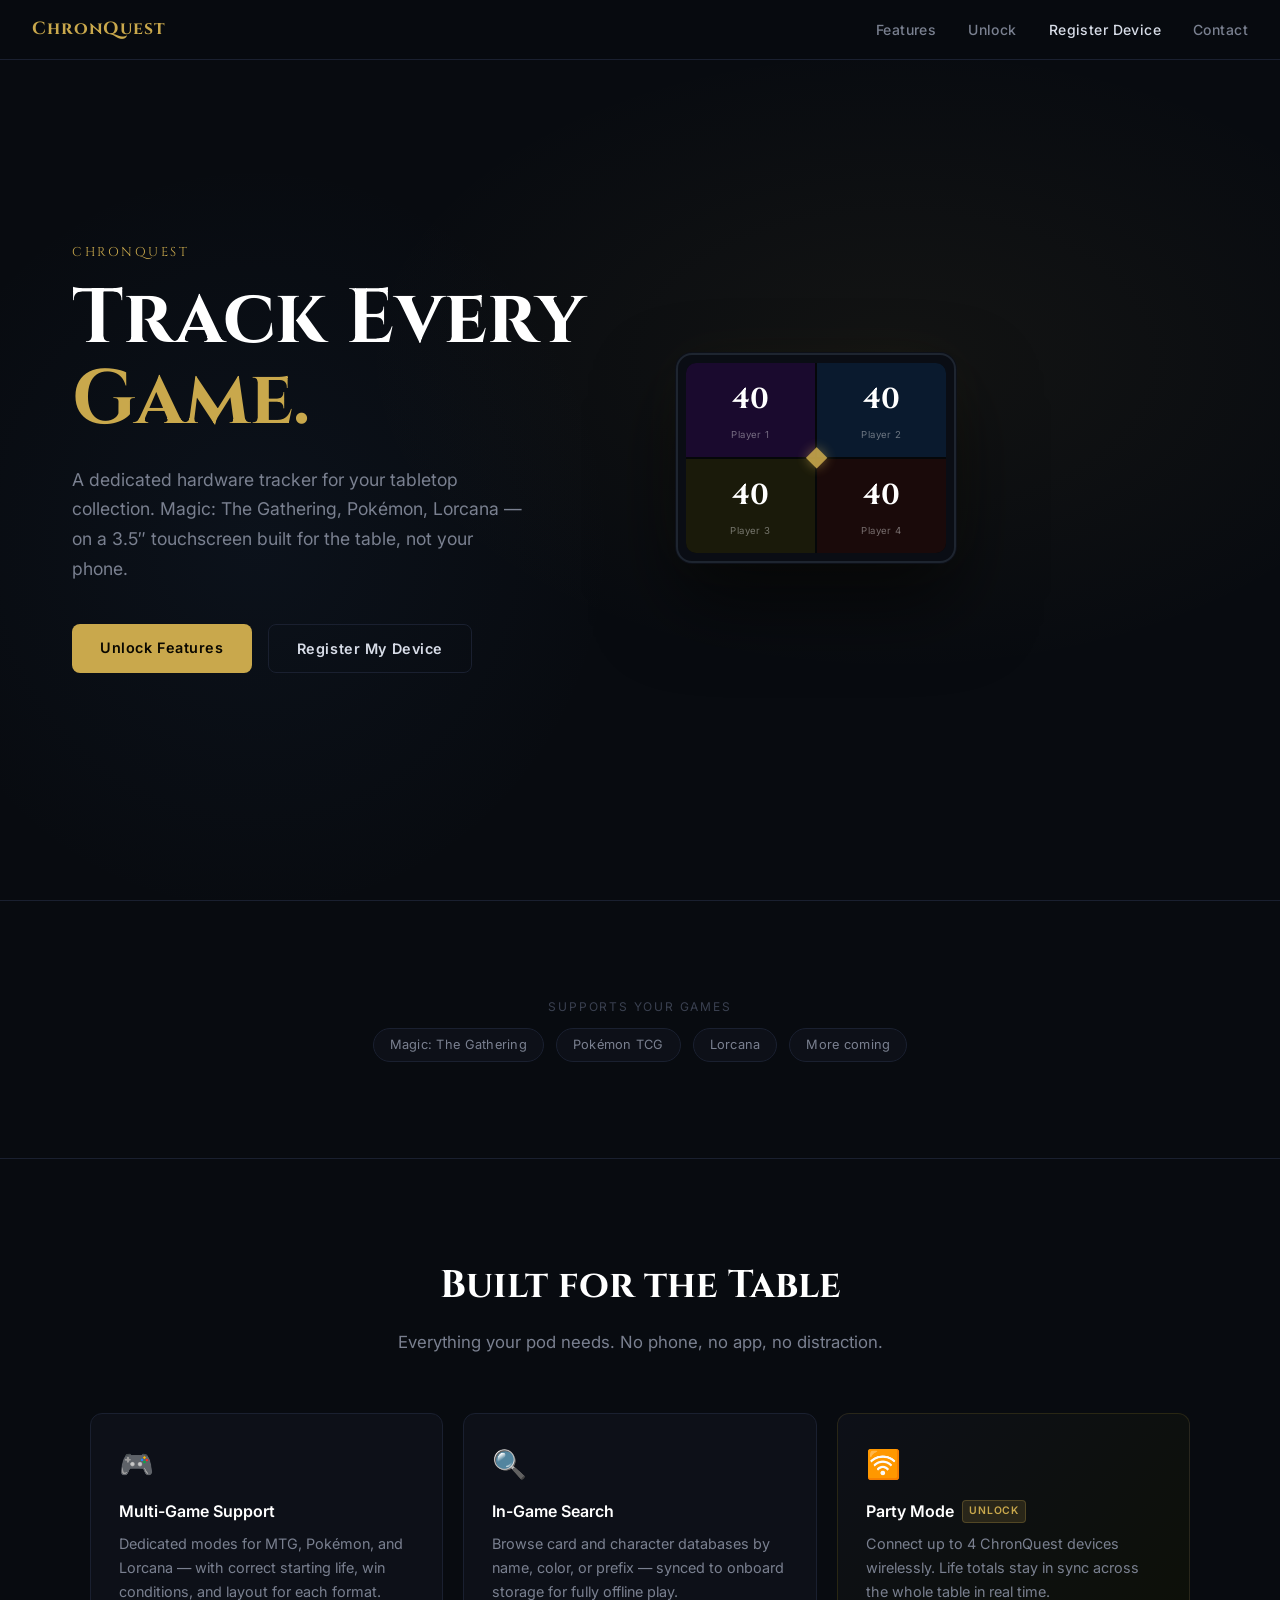
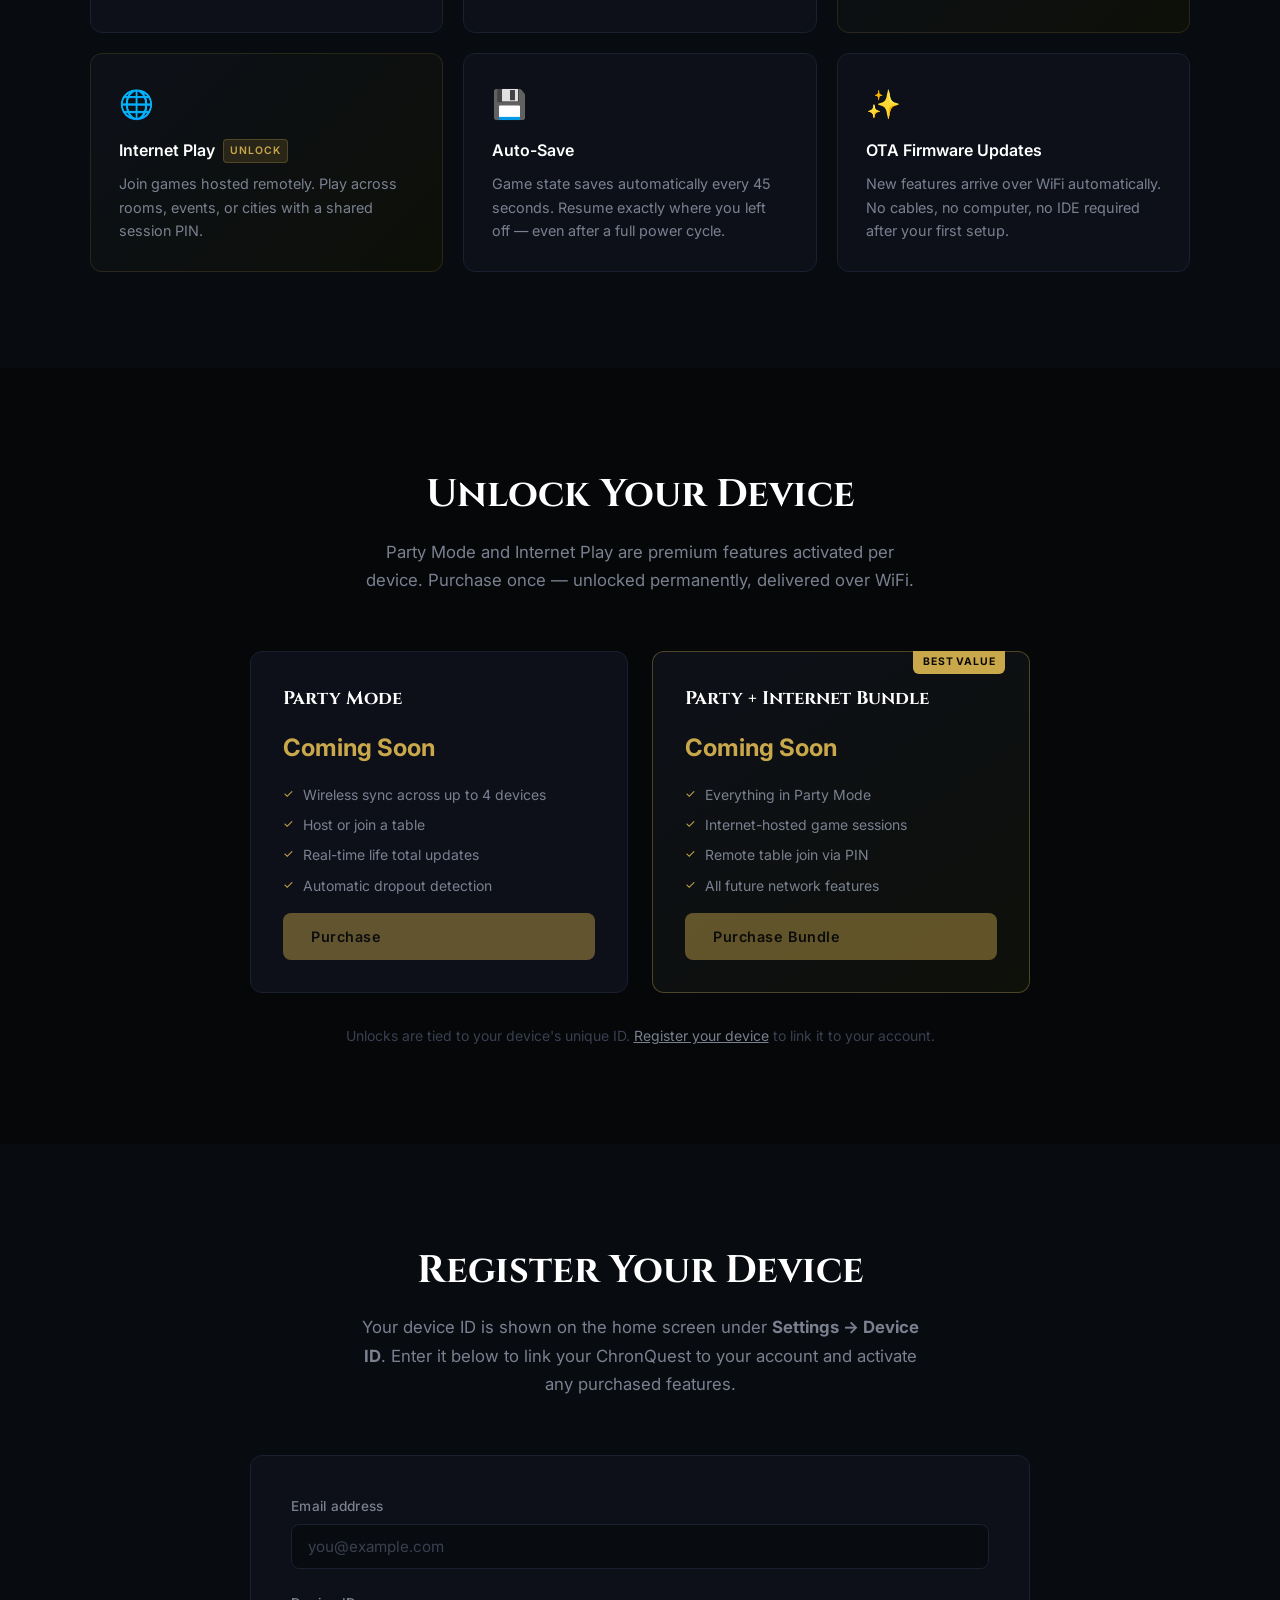
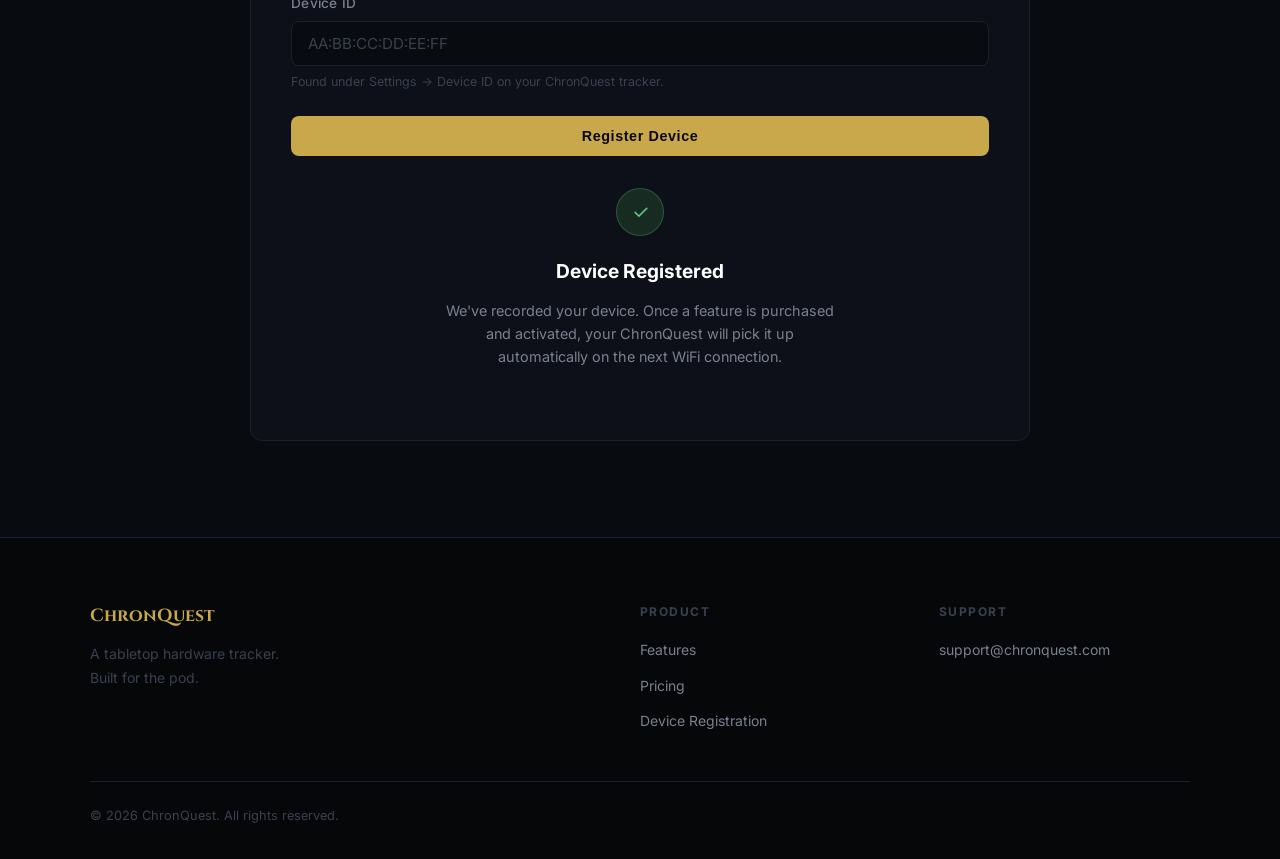
==== public/index.html @ 536f0505 "Initial ChronQuest site" ====
<!DOCTYPE html>
<html lang="en">
<head>
  <meta charset="UTF-8" />
  <meta name="viewport" content="width=device-width, initial-scale=1.0" />
  <title>ChronQuest — The Dedicated Tabletop Game Tracker</title>
  <meta name="description" content="ChronQuest is a dedicated hardware life tracker for Magic: The Gathering, Pokémon, Lorcana, and more. Party mode, game search, and OTA updates." />
  <link rel="preconnect" href="https://fonts.googleapis.com" />
  <link rel="preconnect" href="https://fonts.gstatic.com" crossorigin />
  <link href="https://fonts.googleapis.com/css2?family=Cinzel:wght@400;600;700&family=Inter:wght@300;400;500;600&display=swap" rel="stylesheet" />
  <link rel="stylesheet" href="style.css" />
</head>
<body>

  <!-- ── Nav ────────────────────────────────────────────────── -->
  <nav class="nav">
    <a class="nav-logo" href="/">ChronQuest</a>
    <ul class="nav-links">
      <li><a href="#features">Features</a></li>
      <li><a href="#unlock">Unlock</a></li>
      <li><a href="#register">Register Device</a></li>
      <li><a href="#contact">Contact</a></li>
    </ul>
  </nav>

  <!-- ── Hero ───────────────────────────────────────────────── -->
  <section class="hero">
    <div class="hero-bg"></div>
    <div class="hero-content">
      <p class="hero-eyebrow">ChronQuest</p>
      <h1 class="hero-title">Track Every<br /><span class="gold">Game.</span></h1>
      <p class="hero-sub">
        A dedicated hardware tracker for your tabletop collection.
        Magic: The Gathering, Pokémon, Lorcana — on a 3.5″ touchscreen
        built for the table, not your phone.
      </p>
      <div class="hero-cta">
        <a class="btn btn-primary" href="#unlock">Unlock Features</a>
        <a class="btn btn-ghost" href="#register">Register My Device</a>
      </div>
    </div>
    <div class="hero-device">
      <div class="device-frame">
        <div class="device-screen">
          <div class="screen-grid">
            <div class="screen-cell" style="--c:#1a0a2e">
              <span class="cell-life">40</span>
              <span class="cell-name">Player 1</span>
            </div>
            <div class="screen-cell" style="--c:#0a1a2e">
              <span class="cell-life">40</span>
              <span class="cell-name">Player 2</span>
            </div>
            <div class="screen-cell" style="--c:#1a1a0a">
              <span class="cell-life">40</span>
              <span class="cell-name">Player 3</span>
            </div>
            <div class="screen-cell" style="--c:#1a0a0a">
              <span class="cell-life">40</span>
              <span class="cell-name">Player 4</span>
            </div>
          </div>
          <div class="screen-pip">◆</div>
        </div>
      </div>
    </div>
  </section>

  <!-- ── Games ──────────────────────────────────────────────── -->
  <section class="section section--games">
    <div class="container">
      <p class="games-label">Supports your games</p>
      <div class="games-row">
        <span class="game-pill">Magic: The Gathering</span>
        <span class="game-pill">Pokémon TCG</span>
        <span class="game-pill">Lorcana</span>
        <span class="game-pill">More coming</span>
      </div>
    </div>
  </section>

  <!-- ── Features ───────────────────────────────────────────── -->
  <section class="section" id="features">
    <div class="container">
      <h2 class="section-title">Built for the Table</h2>
      <p class="section-sub">Everything your pod needs. No phone, no app, no distraction.</p>
      <div class="feature-grid">
        <div class="feature-card">
          <div class="feature-icon">🎮</div>
          <h3>Multi-Game Support</h3>
          <p>Dedicated modes for MTG, Pokémon, and Lorcana — with correct starting life, win conditions, and layout for each format.</p>
        </div>
        <div class="feature-card">
          <div class="feature-icon">🔍</div>
          <h3>In-Game Search</h3>
          <p>Browse card and character databases by name, color, or prefix — synced to onboard storage for fully offline play.</p>
        </div>
        <div class="feature-card feature-card--locked">
          <div class="feature-icon">🛜</div>
          <h3>Party Mode <span class="badge">Unlock</span></h3>
          <p>Connect up to 4 ChronQuest devices wirelessly. Life totals stay in sync across the whole table in real time.</p>
        </div>
        <div class="feature-card feature-card--locked">
          <div class="feature-icon">🌐</div>
          <h3>Internet Play <span class="badge">Unlock</span></h3>
          <p>Join games hosted remotely. Play across rooms, events, or cities with a shared session PIN.</p>
        </div>
        <div class="feature-card">
          <div class="feature-icon">💾</div>
          <h3>Auto-Save</h3>
          <p>Game state saves automatically every 45 seconds. Resume exactly where you left off — even after a full power cycle.</p>
        </div>
        <div class="feature-card">
          <div class="feature-icon">✨</div>
          <h3>OTA Firmware Updates</h3>
          <p>New features arrive over WiFi automatically. No cables, no computer, no IDE required after your first setup.</p>
        </div>
      </div>
    </div>
  </section>

  <!-- ── Unlock ──────────────────────────────────────────────── -->
  <section class="section section--dark" id="unlock">
    <div class="container container--narrow">
      <h2 class="section-title">Unlock Your Device</h2>
      <p class="section-sub">
        Party Mode and Internet Play are premium features activated per device.
        Purchase once — unlocked permanently, delivered over WiFi.
      </p>
      <div class="unlock-grid">
        <div class="unlock-card">
          <h3 class="unlock-name">Party Mode</h3>
          <p class="unlock-price">Coming Soon</p>
          <ul class="unlock-features">
            <li>Wireless sync across up to 4 devices</li>
            <li>Host or join a table</li>
            <li>Real-time life total updates</li>
            <li>Automatic dropout detection</li>
          </ul>
          <a class="btn btn-primary btn-disabled" href="#" aria-disabled="true">Purchase</a>
        </div>
        <div class="unlock-card unlock-card--featured">
          <div class="unlock-badge">Best Value</div>
          <h3 class="unlock-name">Party + Internet Bundle</h3>
          <p class="unlock-price">Coming Soon</p>
          <ul class="unlock-features">
            <li>Everything in Party Mode</li>
            <li>Internet-hosted game sessions</li>
            <li>Remote table join via PIN</li>
            <li>All future network features</li>
          </ul>
          <a class="btn btn-primary btn-disabled" href="#" aria-disabled="true">Purchase Bundle</a>
        </div>
      </div>
      <p class="unlock-note">
        Unlocks are tied to your device's unique ID.
        <a href="#register">Register your device</a> to link it to your account.
      </p>
    </div>
  </section>

  <!-- ── Register ────────────────────────────────────────────── -->
  <section class="section" id="register">
    <div class="container container--narrow">
      <h2 class="section-title">Register Your Device</h2>
      <p class="section-sub">
        Your device ID is shown on the home screen under
        <strong>Settings → Device ID</strong>. Enter it below to link your
        ChronQuest to your account and activate any purchased features.
      </p>
      <div class="register-card">
        <form class="register-form" id="registerForm">
          <div class="form-row">
            <label for="email">Email address</label>
            <input type="email" id="email" name="email" placeholder="you@example.com" required />
          </div>
          <div class="form-row">
            <label for="mac">Device ID</label>
            <input type="text" id="mac" name="mac"
              placeholder="AA:BB:CC:DD:EE:FF"
              pattern="^([0-9A-Fa-f]{2}:){5}[0-9A-Fa-f]{2}$"
              maxlength="17"
              required />
            <span class="form-hint">Found under Settings → Device ID on your ChronQuest tracker.</span>
          </div>
          <button type="submit" class="btn btn-primary">Register Device</button>
        </form>
        <div class="register-success" id="registerSuccess" hidden>
          <span class="success-icon">✓</span>
          <h3>Device Registered</h3>
          <p>We've recorded your device. Once a feature is purchased and activated, your ChronQuest will pick it up automatically on the next WiFi connection.</p>
        </div>
      </div>
    </div>
  </section>

  <!-- ── Footer ──────────────────────────────────────────────── -->
  <footer class="footer" id="contact">
    <div class="container">
      <div class="footer-grid">
        <div class="footer-brand">
          <span class="footer-logo">ChronQuest</span>
          <p>A tabletop hardware tracker.<br />Built for the pod.</p>
        </div>
        <div class="footer-links">
          <h4>Product</h4>
          <ul>
            <li><a href="#features">Features</a></li>
            <li><a href="#unlock">Pricing</a></li>
            <li><a href="#register">Device Registration</a></li>
          </ul>
        </div>
        <div class="footer-links">
          <h4>Support</h4>
          <ul>
            <li><a href="mailto:support@chronquest.com">support@chronquest.com</a></li>
          </ul>
        </div>
      </div>
      <div class="footer-bottom">
        <p>&copy; 2026 ChronQuest. All rights reserved.</p>
      </div>
    </div>
  </footer>

  <script src="app.js"></script>
</body>
</html>
---- public/style.css ----
/* ── Reset & Base ─────────────────────────────────────────── */
*, *::before, *::after { box-sizing: border-box; margin: 0; padding: 0; }

:root {
  --bg:        #080b10;
  --bg-card:   #0d1018;
  --bg-dark:   #050709;
  --border:    #1a2030;
  --gold:      #c9a84c;
  --gold-dim:  #7a6030;
  --text:      #d8dde8;
  --text-sub:  #7a8090;
  --text-mute: #3a4050;
  --accent:    #3a6aaa;
  --radius:    12px;
  --font-head: 'Cinzel', Georgia, serif;
  --font-body: 'Inter', system-ui, sans-serif;
}

html { scroll-behavior: smooth; }

body {
  background: var(--bg);
  color: var(--text);
  font-family: var(--font-body);
  font-size: 16px;
  line-height: 1.6;
  -webkit-font-smoothing: antialiased;
}

a { color: var(--gold); text-decoration: none; }
a:hover { text-decoration: underline; }

/* ── Nav ──────────────────────────────────────────────────── */
.nav {
  position: fixed; top: 0; left: 0; right: 0; z-index: 100;
  display: flex; align-items: center; justify-content: space-between;
  padding: 0 2rem;
  height: 60px;
  background: rgba(8, 11, 16, 0.85);
  backdrop-filter: blur(12px);
  border-bottom: 1px solid var(--border);
}

.nav-logo {
  font-family: var(--font-head);
  font-size: 1.1rem;
  font-weight: 700;
  color: var(--gold);
  letter-spacing: 0.05em;
  text-decoration: none;
}

.nav-links {
  list-style: none;
  display: flex; gap: 2rem;
}

.nav-links a {
  color: var(--text-sub);
  font-size: 0.875rem;
  font-weight: 500;
  letter-spacing: 0.03em;
  text-decoration: none;
  transition: color 0.2s;
}
.nav-links a:hover { color: var(--text); }

/* ── Buttons ──────────────────────────────────────────────── */
.btn {
  display: inline-block;
  padding: 0.75rem 1.75rem;
  border-radius: 8px;
  font-size: 0.9rem;
  font-weight: 600;
  letter-spacing: 0.04em;
  text-decoration: none;
  cursor: pointer;
  border: none;
  transition: all 0.2s;
}

.btn-primary {
  background: var(--gold);
  color: #0a0800;
}
.btn-primary:hover { background: #debb6a; text-decoration: none; }

.btn-ghost {
  background: transparent;
  color: var(--text);
  border: 1px solid var(--border);
}
.btn-ghost:hover { border-color: var(--gold-dim); color: var(--gold); text-decoration: none; }

.btn-disabled {
  opacity: 0.45;
  cursor: not-allowed;
  pointer-events: none;
}

/* ── Hero ─────────────────────────────────────────────────── */
.hero {
  min-height: 100vh;
  display: flex; align-items: center;
  padding: 80px 2rem 4rem;
  position: relative;
  overflow: hidden;
  gap: 4rem;
  max-width: 1200px;
  margin: 0 auto;
}

.hero-bg {
  position: fixed; inset: 0; z-index: -1;
  background:
    radial-gradient(ellipse 60% 50% at 70% 40%, rgba(201,168,76,0.06) 0%, transparent 70%),
    radial-gradient(ellipse 40% 60% at 20% 60%, rgba(58,106,170,0.07) 0%, transparent 70%),
    var(--bg);
}

.hero-content { flex: 1; max-width: 540px; }

.hero-eyebrow {
  font-family: var(--font-head);
  font-size: 0.8rem;
  letter-spacing: 0.2em;
  text-transform: uppercase;
  color: var(--gold);
  margin-bottom: 1rem;
}

.hero-title {
  font-family: var(--font-head);
  font-size: clamp(3rem, 6vw, 5rem);
  font-weight: 700;
  line-height: 1.05;
  color: #fff;
  margin-bottom: 1.5rem;
}

.hero-title .gold { color: var(--gold); }

.hero-sub {
  font-size: 1.1rem;
  color: var(--text-sub);
  line-height: 1.7;
  margin-bottom: 2.5rem;
  max-width: 460px;
}

.hero-cta { display: flex; gap: 1rem; flex-wrap: wrap; }

/* ── Device mockup ────────────────────────────────────────── */
.hero-device {
  flex: 0 0 auto;
  display: flex; align-items: center; justify-content: center;
}

.device-frame {
  width: 280px; height: 210px;
  background: #0a0d14;
  border: 2px solid #1e2530;
  border-radius: 16px;
  padding: 8px;
  box-shadow:
    0 0 0 1px #0d1018,
    0 40px 80px rgba(0,0,0,0.6),
    0 0 60px rgba(201,168,76,0.05);
}

.device-screen {
  width: 100%; height: 100%;
  background: #050709;
  border-radius: 10px;
  overflow: hidden;
  position: relative;
  display: flex; align-items: center; justify-content: center;
}

.screen-grid {
  position: absolute; inset: 0;
  display: grid;
  grid-template-columns: 1fr 1fr;
  grid-template-rows: 1fr 1fr;
  gap: 2px;
}

.screen-cell {
  background: var(--c, #0d1018);
  display: flex; flex-direction: column;
  align-items: center; justify-content: center;
  gap: 4px;
}

.cell-life {
  font-family: var(--font-head);
  font-size: 1.8rem;
  font-weight: 700;
  color: #fff;
}

.cell-name {
  font-size: 0.6rem;
  color: rgba(255,255,255,0.4);
  letter-spacing: 0.05em;
}

.screen-pip {
  position: absolute;
  font-size: 1.4rem;
  color: var(--gold);
  opacity: 0.9;
  text-shadow: 0 0 12px rgba(201,168,76,0.6);
  pointer-events: none;
}

/* ── Games row ────────────────────────────────────────────── */
.section--games {
  padding: 1.5rem 0;
  border-top: 1px solid var(--border);
  border-bottom: 1px solid var(--border);
}

.games-label {
  font-size: 0.75rem;
  letter-spacing: 0.15em;
  text-transform: uppercase;
  color: var(--text-mute);
  margin-bottom: 0.75rem;
  text-align: center;
}

.games-row {
  display: flex; gap: 0.75rem;
  flex-wrap: wrap; justify-content: center;
}

.game-pill {
  background: var(--bg-card);
  border: 1px solid var(--border);
  border-radius: 999px;
  padding: 0.35rem 1rem;
  font-size: 0.8rem;
  color: var(--text-sub);
  letter-spacing: 0.02em;
}

/* ── Section ──────────────────────────────────────────────── */
.section { padding: 6rem 2rem; }
.section--dark { background: var(--bg-dark); }

.container { max-width: 1100px; margin: 0 auto; }
.container--narrow { max-width: 780px; margin: 0 auto; }

.section-title {
  font-family: var(--font-head);
  font-size: clamp(1.8rem, 3vw, 2.5rem);
  font-weight: 700;
  color: #fff;
  text-align: center;
  margin-bottom: 0.75rem;
}

.section-sub {
  color: var(--text-sub);
  text-align: center;
  max-width: 560px;
  margin: 0 auto 3.5rem;
  font-size: 1.05rem;
  line-height: 1.7;
}

/* ── Feature grid ─────────────────────────────────────────── */
.feature-grid {
  display: grid;
  grid-template-columns: repeat(auto-fit, minmax(300px, 1fr));
  gap: 1.25rem;
}

.feature-card {
  background: var(--bg-card);
  border: 1px solid var(--border);
  border-radius: var(--radius);
  padding: 1.75rem;
  transition: border-color 0.2s;
}
.feature-card:hover { border-color: #2a3545; }

.feature-card--locked {
  border-color: rgba(201,168,76,0.15);
  background: linear-gradient(135deg, #0d1018, #0d1008);
}
.feature-card--locked:hover { border-color: rgba(201,168,76,0.3); }

.feature-icon {
  font-size: 1.75rem;
  margin-bottom: 0.75rem;
}

.feature-card h3 {
  font-size: 1rem;
  font-weight: 600;
  color: #fff;
  margin-bottom: 0.5rem;
  display: flex; align-items: center; gap: 0.5rem;
}

.feature-card p {
  font-size: 0.9rem;
  color: var(--text-sub);
  line-height: 1.65;
}

.badge {
  font-size: 0.65rem;
  font-weight: 600;
  letter-spacing: 0.08em;
  text-transform: uppercase;
  background: rgba(201,168,76,0.15);
  color: var(--gold);
  border: 1px solid rgba(201,168,76,0.25);
  border-radius: 4px;
  padding: 0.15rem 0.4rem;
  vertical-align: middle;
}

/* ── Unlock cards ─────────────────────────────────────────── */
.unlock-grid {
  display: grid;
  grid-template-columns: repeat(auto-fit, minmax(280px, 1fr));
  gap: 1.5rem;
  margin-bottom: 2rem;
}

.unlock-card {
  background: var(--bg-card);
  border: 1px solid var(--border);
  border-radius: var(--radius);
  padding: 2rem;
  display: flex; flex-direction: column; gap: 1rem;
  position: relative;
}

.unlock-card--featured {
  border-color: rgba(201,168,76,0.35);
  background: linear-gradient(145deg, #0d1018, #0e100a);
}

.unlock-badge {
  position: absolute; top: -1px; right: 1.5rem;
  background: var(--gold);
  color: #0a0800;
  font-size: 0.65rem;
  font-weight: 700;
  letter-spacing: 0.08em;
  text-transform: uppercase;
  padding: 0.2rem 0.6rem;
  border-radius: 0 0 6px 6px;
}

.unlock-name {
  font-family: var(--font-head);
  font-size: 1.15rem;
  color: #fff;
}

.unlock-price {
  font-size: 1.5rem;
  font-weight: 700;
  color: var(--gold);
}

.unlock-features {
  list-style: none;
  display: flex; flex-direction: column; gap: 0.5rem;
  flex: 1;
}

.unlock-features li {
  font-size: 0.875rem;
  color: var(--text-sub);
  padding-left: 1.25rem;
  position: relative;
}
.unlock-features li::before {
  content: '✓';
  position: absolute; left: 0;
  color: var(--gold);
  font-size: 0.75rem;
}

.unlock-note {
  text-align: center;
  font-size: 0.875rem;
  color: var(--text-mute);
}
.unlock-note a { color: var(--text-sub); text-decoration: underline; }

/* ── Register form ────────────────────────────────────────── */
.register-card {
  background: var(--bg-card);
  border: 1px solid var(--border);
  border-radius: var(--radius);
  padding: 2.5rem;
}

.register-form {
  display: flex; flex-direction: column; gap: 1.5rem;
}

.form-row {
  display: flex; flex-direction: column; gap: 0.4rem;
}

.form-row label {
  font-size: 0.85rem;
  font-weight: 500;
  color: var(--text-sub);
  letter-spacing: 0.02em;
}

.form-row input {
  background: var(--bg);
  border: 1px solid var(--border);
  border-radius: 8px;
  padding: 0.75rem 1rem;
  color: var(--text);
  font-size: 0.95rem;
  font-family: var(--font-body);
  outline: none;
  transition: border-color 0.2s;
  width: 100%;
}
.form-row input:focus { border-color: var(--gold-dim); }
.form-row input::placeholder { color: var(--text-mute); }

.form-hint {
  font-size: 0.78rem;
  color: var(--text-mute);
}

.register-success {
  text-align: center;
  padding: 2rem;
  display: flex; flex-direction: column; align-items: center; gap: 0.75rem;
}

.success-icon {
  width: 3rem; height: 3rem;
  background: rgba(80,200,100,0.15);
  border: 1px solid rgba(80,200,100,0.3);
  border-radius: 50%;
  display: flex; align-items: center; justify-content: center;
  font-size: 1.25rem;
  color: #5cc878;
  margin-bottom: 0.5rem;
}

.register-success h3 { font-size: 1.2rem; color: #fff; }
.register-success p { font-size: 0.9rem; color: var(--text-sub); max-width: 400px; }

/* ── Footer ───────────────────────────────────────────────── */
.footer {
  background: var(--bg-dark);
  border-top: 1px solid var(--border);
  padding: 4rem 2rem 2rem;
}

.footer-grid {
  max-width: 1100px; margin: 0 auto;
  display: grid;
  grid-template-columns: 2fr 1fr 1fr;
  gap: 3rem;
  margin-bottom: 3rem;
}

.footer-logo {
  font-family: var(--font-head);
  font-size: 1.1rem;
  font-weight: 700;
  color: var(--gold);
  display: block;
  margin-bottom: 0.75rem;
}

.footer-brand p { font-size: 0.875rem; color: var(--text-mute); line-height: 1.7; }

.footer-links h4 {
  font-size: 0.75rem;
  letter-spacing: 0.12em;
  text-transform: uppercase;
  color: var(--text-mute);
  margin-bottom: 1rem;
}

.footer-links ul { list-style: none; display: flex; flex-direction: column; gap: 0.6rem; }

.footer-links a {
  font-size: 0.875rem;
  color: var(--text-sub);
  text-decoration: none;
  transition: color 0.2s;
}
.footer-links a:hover { color: var(--text); }

.footer-bottom {
  max-width: 1100px; margin: 0 auto;
  border-top: 1px solid var(--border);
  padding-top: 1.5rem;
  font-size: 0.8rem;
  color: var(--text-mute);
}

/* ── Responsive ───────────────────────────────────────────── */
@media (max-width: 768px) {
  .hero {
    flex-direction: column;
    padding-top: 100px;
    text-align: center;
    gap: 3rem;
  }
  .hero-sub { margin: 0 auto 2.5rem; }
  .hero-cta { justify-content: center; }
  .hero-content { max-width: 100%; }

  .nav-links { display: none; }

  .footer-grid { grid-template-columns: 1fr; gap: 2rem; }

  .section { padding: 4rem 1.25rem; }
}
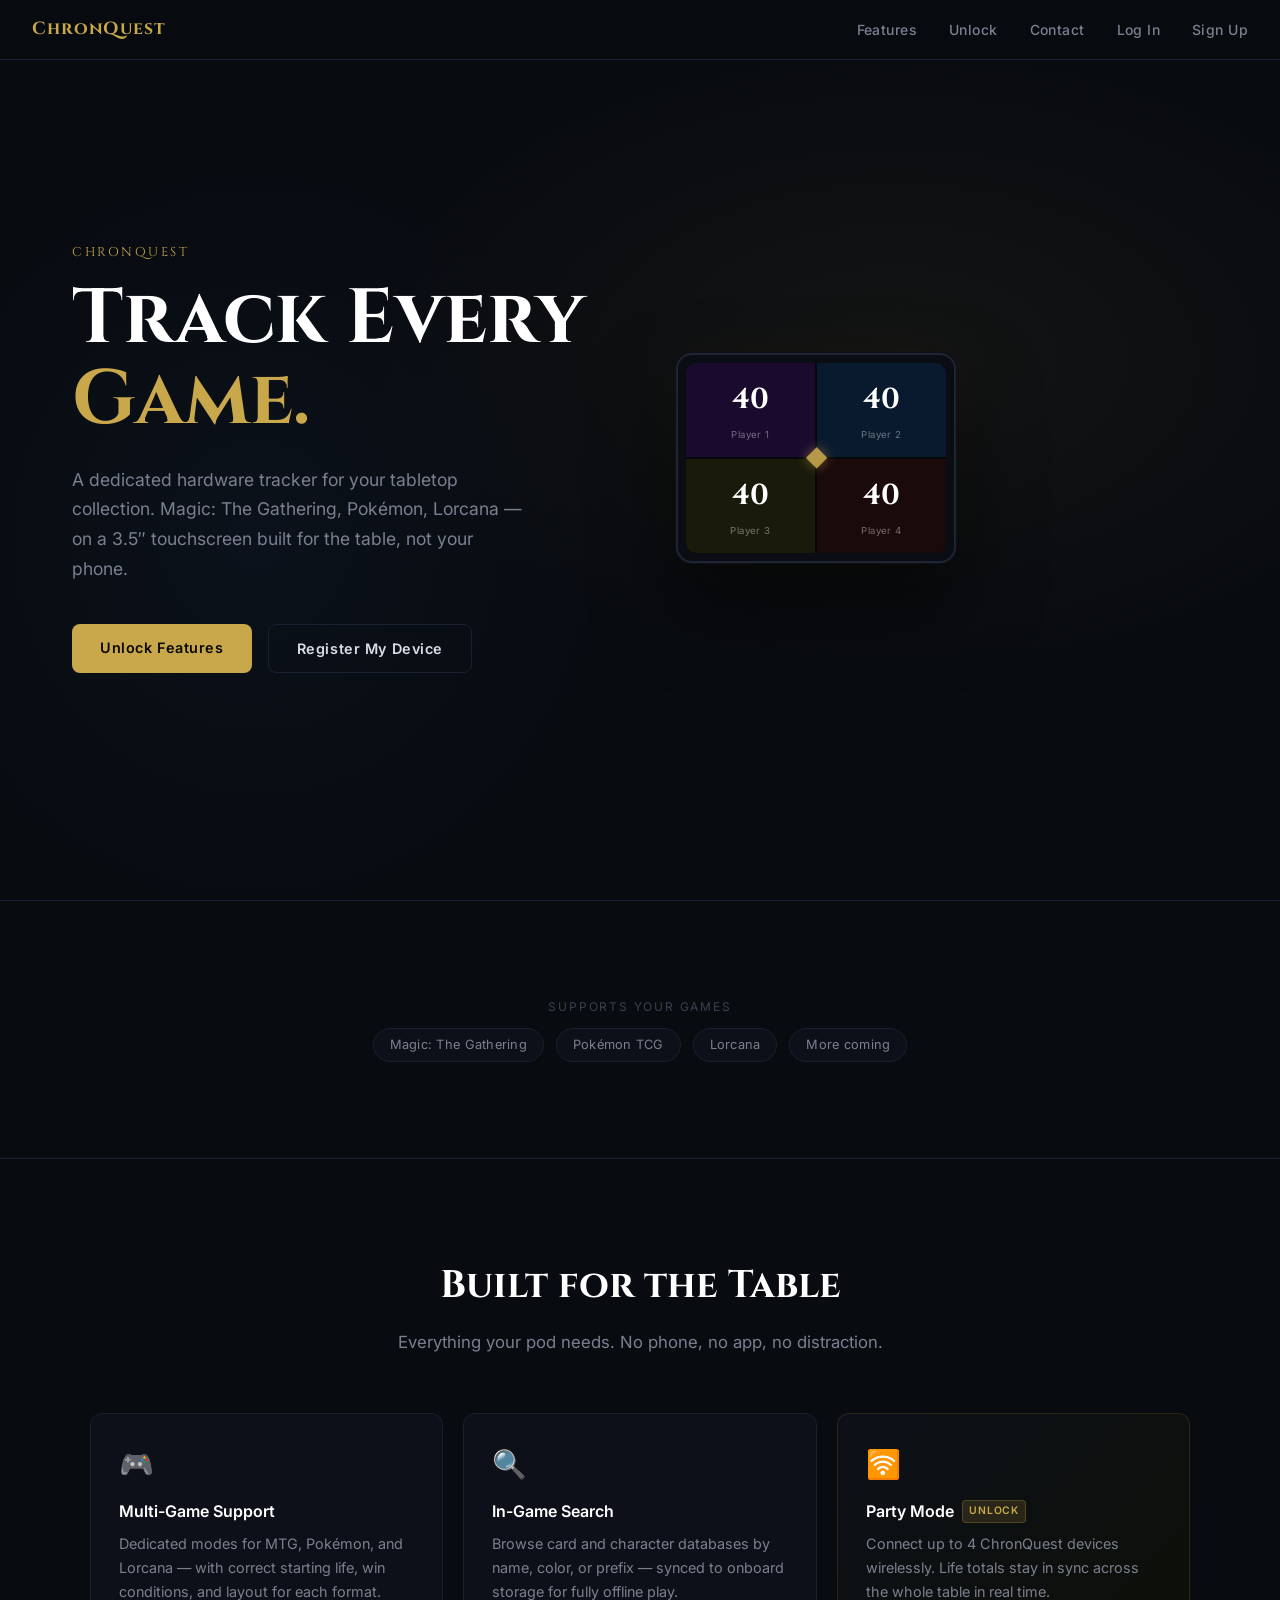
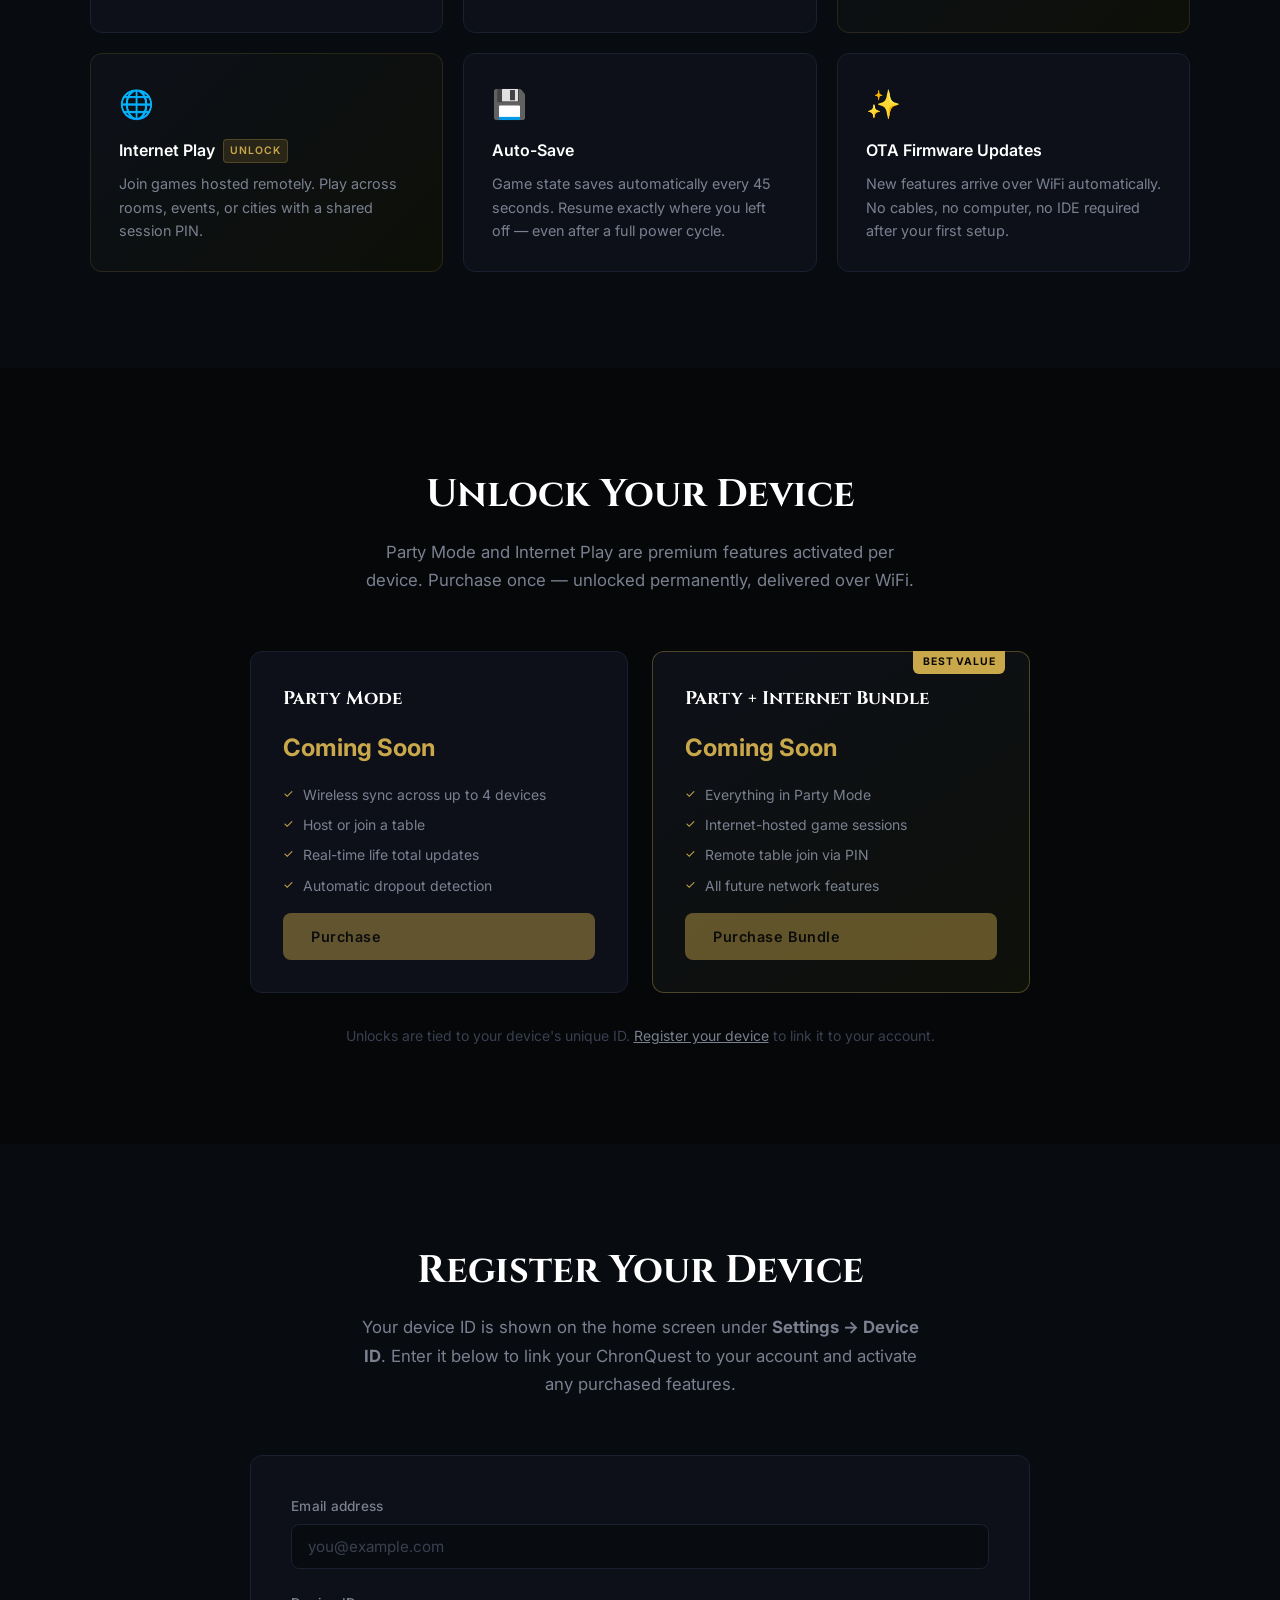
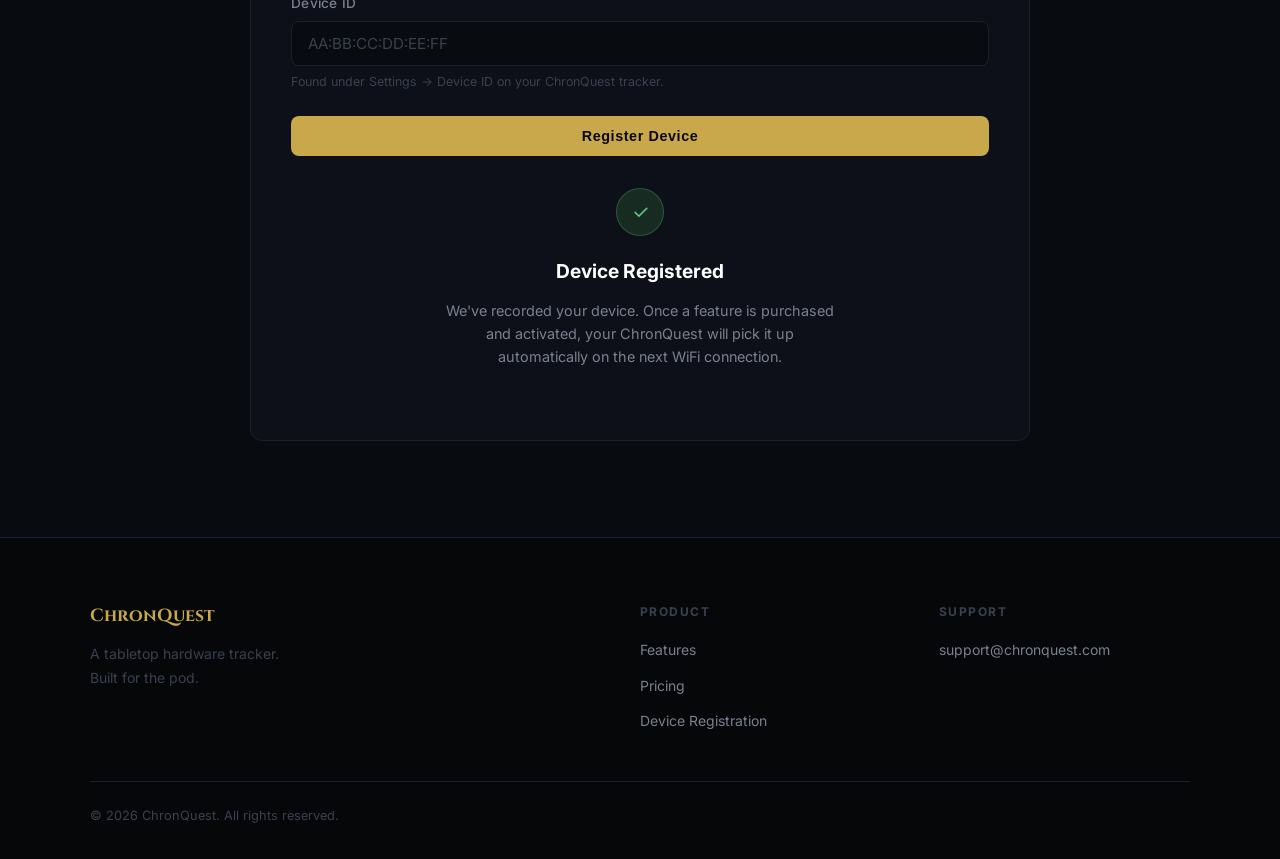
==== commit 9172cd13: "Add full account system: signup, login, confirm, dashboard" ====
--- a/public/index.html
+++ b/public/index.html
@@ -18,8 +18,9 @@
     <ul class="nav-links">
       <li><a href="#features">Features</a></li>
       <li><a href="#unlock">Unlock</a></li>
-      <li><a href="#register">Register Device</a></li>
       <li><a href="#contact">Contact</a></li>
+      <li><a href="/login.html">Log In</a></li>
+      <li><a href="/signup.html" style="color:var(--gold)">Sign Up</a></li>
     </ul>
   </nav>
 
--- a/public/style.css
+++ b/public/style.css
@@ -512,6 +512,62 @@
   color: var(--text-mute);
 }
 
+/* ── Auth pages ───────────────────────────────────────────── */
+.auth-page {
+  min-height: 100vh;
+  display: flex; align-items: center; justify-content: center;
+  padding: 80px 1.5rem 3rem;
+  background:
+    radial-gradient(ellipse 50% 40% at 50% 30%, rgba(201,168,76,0.05) 0%, transparent 70%),
+    var(--bg);
+}
+
+.auth-card {
+  background: var(--bg-card);
+  border: 1px solid var(--border);
+  border-radius: var(--radius);
+  padding: 2.5rem;
+  width: 100%; max-width: 420px;
+}
+
+.auth-title {
+  font-family: var(--font-head);
+  font-size: 1.6rem;
+  color: #fff;
+  margin-bottom: 0.4rem;
+}
+
+.auth-sub {
+  color: var(--text-sub);
+  font-size: 0.9rem;
+  margin-bottom: 1.75rem;
+}
+
+.auth-form { display: flex; flex-direction: column; gap: 1.25rem; }
+
+.auth-error {
+  background: rgba(220,60,60,0.1);
+  border: 1px solid rgba(220,60,60,0.25);
+  color: #e07070;
+  border-radius: 6px;
+  padding: 0.6rem 0.9rem;
+  font-size: 0.85rem;
+}
+
+.auth-success {
+  text-align: center;
+  display: flex; flex-direction: column; align-items: center; gap: 0.75rem;
+  padding: 1rem 0;
+}
+
+.auth-footer {
+  text-align: center;
+  margin-top: 1.5rem;
+  font-size: 0.85rem;
+  color: var(--text-mute);
+}
+.auth-footer a { color: var(--text-sub); text-decoration: underline; }
+
 /* ── Responsive ───────────────────────────────────────────── */
 @media (max-width: 768px) {
   .hero {
